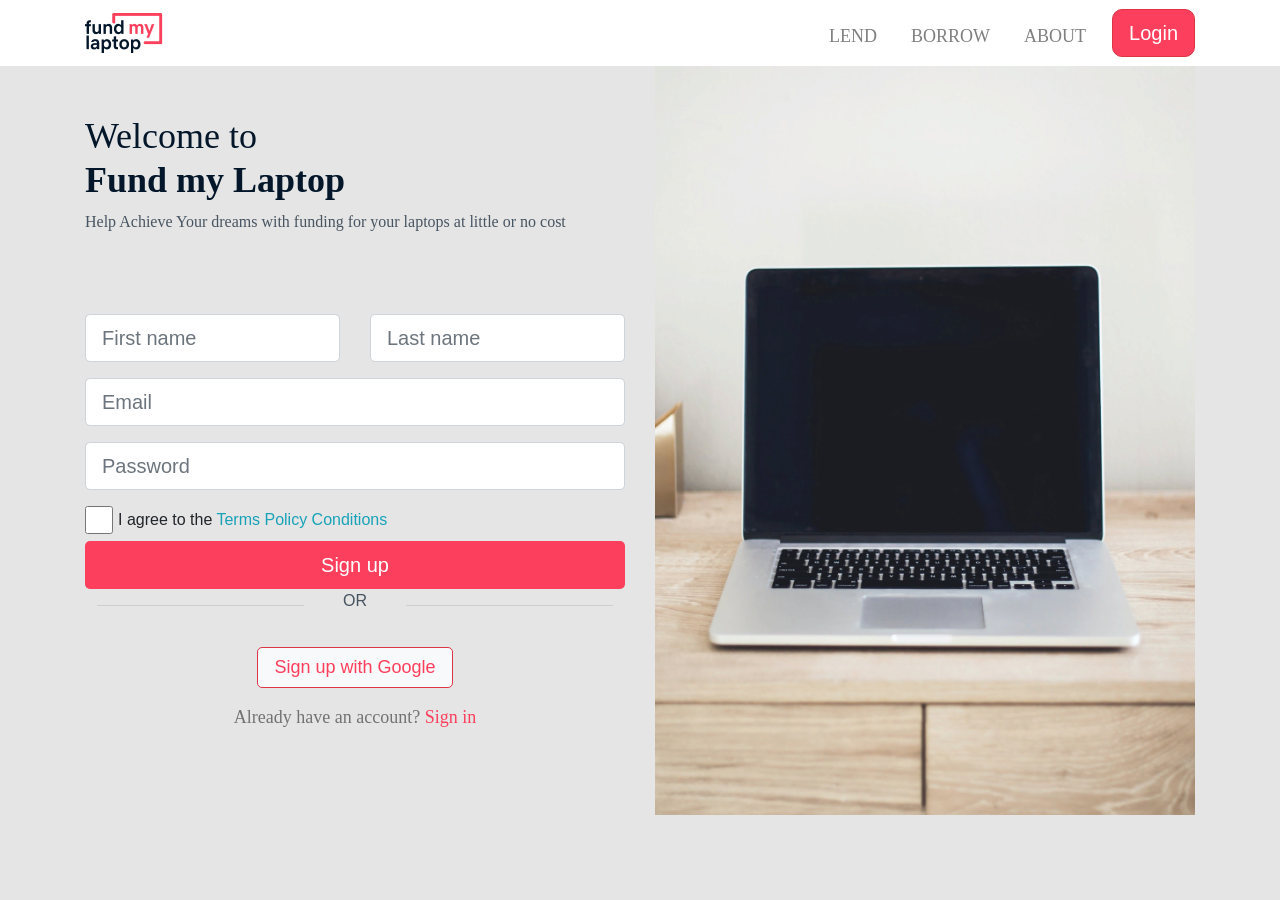
==== index.html @ 8ae44faf "fix: bug -navlinks shrink" ====
<!DOCTYPE html>
<html>
<head>
	<title>SignUp</title>
<!-- Required meta tags -->
    <meta charset="utf-8">
    <meta name="viewport" content="width=device-width, initial-scale=1, shrink-to-fit=no">

<!-- Bootstrap CSS -->
    <link rel="stylesheet" href="https://stackpath.bootstrapcdn.com/bootstrap/4.3.1/css/bootstrap.min.css" integrity="sha384-ggOyR0iXCbMQv3Xipma34MD+dH/1fQ784/j6cY/iJTQUOhcWr7x9JvoRxT2MZw1T" crossorigin="anonymous">
	<link rel="stylesheet" type="text/css" href="signUp.css">
</head>
<body>
		<!-- navbar goes in here -->
		<nav class="navbar navbar-expand-lg navbar-light">
			<div class="container">
			        <a class="navbar-brand" href="#"><img src="img/logo.png" alt=""></a>
			        <button class="navbar-toggler" type="button" data-toggle="collapse" data-target="#navbarNav" aria-controls="navbarNav" aria-expanded="false" aria-label="Toggle navigation">
			          <span class="navbar-toggler-icon"></span>
			        </button>
			        <div class="collapse navbar-collapse" id="navbarNav">
			          <ul class="navbar-nav mL-auto mt-2 mt-lg-0 ml-auto">
			            <li class="nav-item">
			              <a class="nav-link" href="#" id="lend">LEND</a>
			            </li>
			            <li class="nav-item">
			              <a class="nav-link" href="#" id="borrow">BORROW</a>
			            </li>
			            <li class="nav-item">
			              <a class="nav-link" href="#" id="about">ABOUT</a>
			            </li>
			            <li class="nav-item">
			            <button type="button" class="btn btn-lg btn-outline-danger cstm-btn" id="Login">Login</button>
			          </ul>
			        </div>
			    </div>
	</nav>
		<!-- navbar ends here -->


		<!-- main content goes in here -->
	<main id="main" class="main-wrapper">
		<div class="container">
		    <div class="row flex-row-reverse">
			    <div class="col-sm-12 col-md-12 col-lg-6">
					<img class="signUp-img img-fluid" src="img/signUp-img.png">
			    </div>
			    <div class="col-sm-12 col-md-12 col-lg-6">
					   <div class="signUp-area">
					     <h1>Welcome to <br> <strong>Fund my Laptop</strong></h1>
							<p><small>Help Achieve Your dreams with funding for your laptops at little or no cost</small></p>
							</div>
							<form>
							  <div class="form-group row">
							    <div class="col-sm-12 col-md-6 col-lg-6 user-name">
							      <input type="text" class="form-control form-control-lg" placeholder="First name">
							    </div>
							    <div class="col-sm-12 col-md-6 col-lg-6">
							      <input type="text" class="form-control form-control-lg" placeholder="Last name">
							    </div>
							  </div>
							  <div class="form-group row">
							    <div class="col">
							    	<input type="email" class="form-control form-control-lg" id="email" placeholder="Email">
							    </div>
							  </div>
							  <div class="form-group row">
							  	<div class="col">
							      <input type="password" class="form-control form-control-lg" id="password" placeholder="Password">
							      </div>
							    </div>
								<div class="form-check form-check-inline">
								  <input class="form-check-input form-check-lg" type="checkbox" id="checkBox" value="">
								  <label class="form-check-label" for="TermsPolicyConditions">I agree to the <span class="text-info">Terms Policy Conditions</span></label>
								</div>
								<button id="submit" type="submit" class="btn btn-lg btn-block cstm-btn" style="border-radius: 5px;">Sign up</button>
							</form>
							<div class="row justify-content-around">
								<div class="col-5"><hr></div>
								<p class="" style="color: rgba(4, 23, 42, 0.7);">OR</p>
								<div class="col-5"><hr></div>
							</div>
							<div class="row justify-content-center">	
								<button id="signUpwithGoogle" type="submit" class="btn btn-lg btn-light btn-outline-danger lst-btn"><span></span> Sign up with Google</button>
							</div>
								<p class="lst-p">Already have an account? <span class="sign-in" style="color:#FB3F5C;">Sign in</span></p>
			      </div>
		    </div>
		</div>
	</main>


		<!-- footer goes in here -->
	<footer>
	</footer>
</body>
</html>


	<!-- 	<
 -->
---- signUp.css ----
@import url ("https://fonts.googleapis.com/css2?family=DM+Sans:wght@500&display=swap" rel="stylesheet");

*{
	margin: 0;
	box-sizing: border-box;
}

html {
	scroll-behavior: smooth;
}

body {
	background-color: #E5E5E5;
}

.navbar {
	background: #ffffff;
}

.nav-link{
	font-family: 'DM Sans';
	font-style: normal;
	font-weight: 500;
	color: #04172A;
	font-size: 18px;
	line-height: 21px;
	margin-top: 0.5em;
	margin-right: 1em;
}

.cstm-btn {
	color: #ffffff;	
	background: #FB3F5C;
	border-radius: 10px;
}

h1 {
	font-family: 'DM Sans';
	font-style: normal;
	font-weight: normal;
	font-size: 36px;
	line-height: 44px;
	color: #04172A;
}

small {
	font-family: DM Sans;
	font-style: normal;
	font-weight: normal;
	font-size: 16px;
	line-height: 21px;
	color: rgba(4, 23, 42, 0.7);
}

.signUp-area {
	margin-top: 3em;
	margin-bottom: 5em;
}

.signUp-img {
	width: 614px;
	height: 749px;
	max-width: 100%;
}

.form-check-lg {
	height: 28px;
	width: 28px;
}

.lst-btn {
	 border-radius: 5px; 
	 color: #FB3F5C; 
	 font-size: 18px; 
	 line-height: 23px;
	 margin-top: 1em;
}

.lst-p {
	font-family: DM Sans;
	font-style: normal;
	font-weight: normal;
	font-size: 18px;
	line-height: 23px;
	color: rgba(0, 0, 0, 0.5);
	margin-top: 1em;
	text-align: center;
}

@media (max-width: 578px){
.signUp-img {
	height: 360px;
}

.signUp-area {
	text-align: center;
}

.user-name {
	margin-bottom: 1em;
}

#submit {
	margin-top: 1em;
	margin-bottom: 1em;
}

}
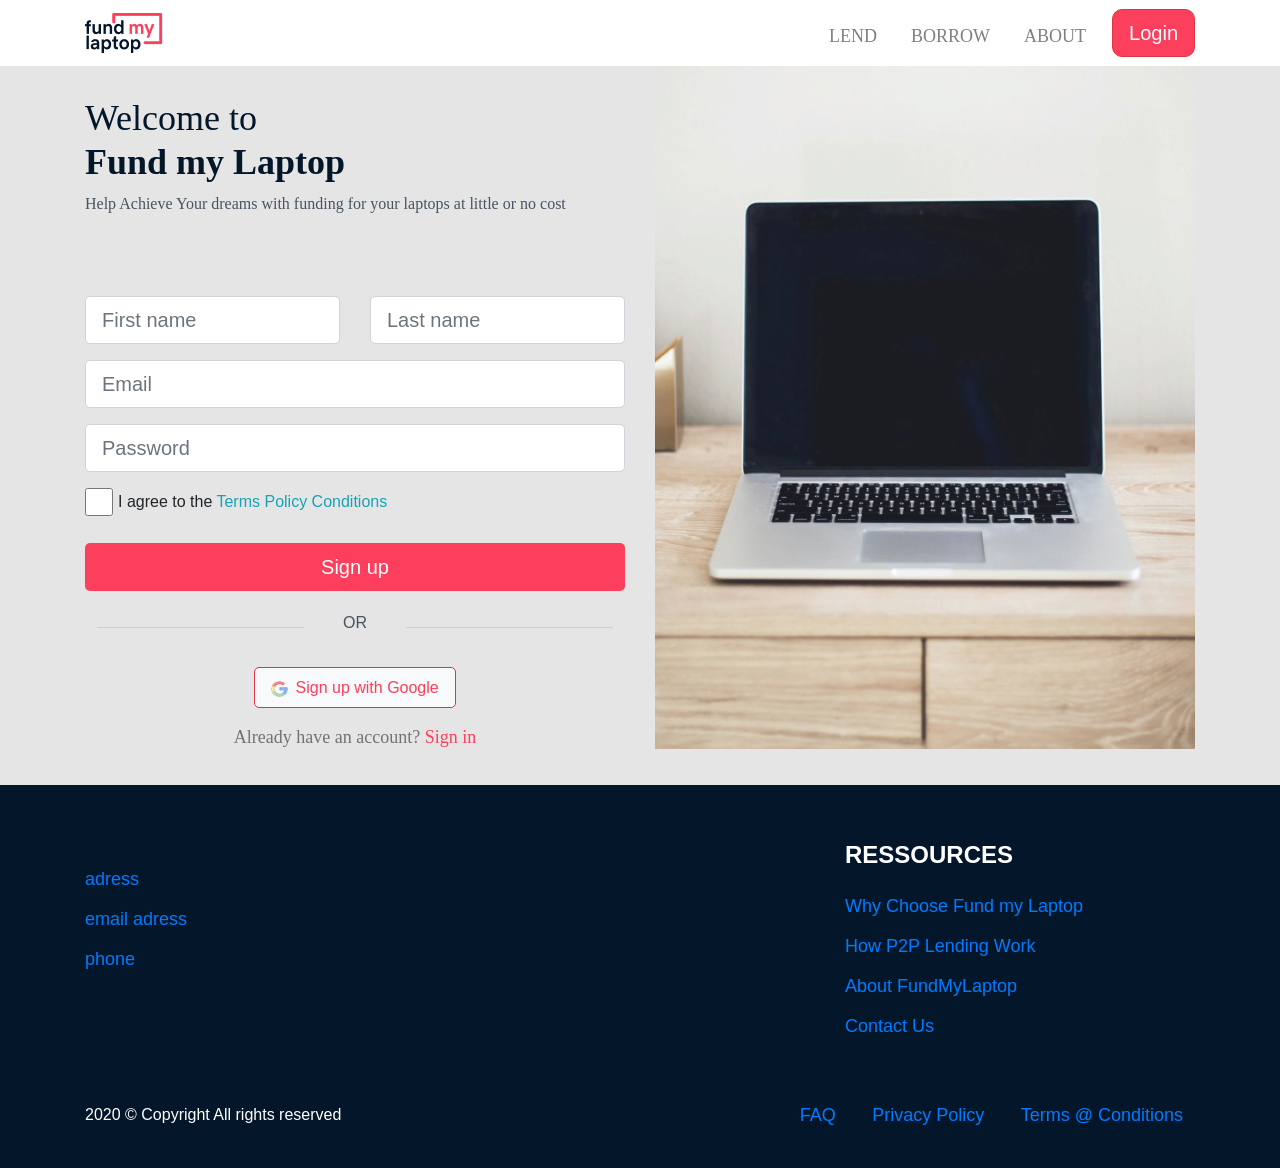
==== commit 132bf2de: "commit changes" ====
--- a/index.html
+++ b/index.html
@@ -12,7 +12,7 @@
 </head>
 <body>
 		<!-- navbar goes in here -->
-		<nav class="navbar navbar-expand-lg navbar-light">
+		<nav class="navbar navbar-expand-lg navbar-light fixed-top">
 			<div class="container">
 			        <a class="navbar-brand" href="#"><img src="img/logo.png" alt=""></a>
 			        <button class="navbar-toggler" type="button" data-toggle="collapse" data-target="#navbarNav" aria-controls="navbarNav" aria-expanded="false" aria-label="Toggle navigation">
@@ -81,7 +81,7 @@
 								<div class="col-5"><hr></div>
 							</div>
 							<div class="row justify-content-center">	
-								<button id="signUpwithGoogle" type="submit" class="btn btn-lg btn-light btn-outline-danger lst-btn"><span></span> Sign up with Google</button>
+								<button id="signUpwithGoogle" type="submit" class="btn btn-lg btn-light btn-outline-danger lst-btn"><span><img class="google-logo" src="img/google-logo.png"></span>Sign up with Google</button>
 							</div>
 								<p class="lst-p">Already have an account? <span class="sign-in" style="color:#FB3F5C;">Sign in</span></p>
 			      </div>
@@ -90,9 +90,93 @@
 	</main>
 
 
-		<!-- footer goes in here -->
-	<footer>
-	</footer>
+   <!-- footer goes in here -->
+<footer class="page-footer  pt-4">
+
+  <!-- Footer Links -->
+  <div class="container text-center text-md-left ">
+
+    <!-- Footer links -->
+    <div class="row text-center text-md-left mt-3 pb-3  justify-content-between">
+
+      <!-- Grid column -->
+      <div class="col-md-3   mt-3">
+          <img  class="mb-4 img-fluid" src="/img/footer-logo.png" alt="">
+          <a href=""><p>adress</p></a>
+          <a href=""><p>email adress</p></a>
+          <a href=""><p>phone</p></a>
+          <p>  <a href=""><i class="fab fa-facebook mr-3"></i></a> 
+            <a href=""> <i class="fab fa-instagram mx-3"></i></a> 
+            <a href=""><i class="fab fa-twitter mx-3"></i></a>
+        </p>
+      </div>
+      <!-- Grid column -->
+
+ 
+      
+      <div class="col-lg-4 col-md-5 mt-3  ">
+        <h4 class="text-uppercase mb-4 font-weight-bold">ressources</h4>
+        <a href=""><p>Why Choose Fund my Laptop</p></a>
+        <a href=""><p>How P2P Lending Work</p></a>
+        <a href=""><p>About FundMyLaptop</p></a>
+        <a href=""><p>Contact Us</p></a>
+      </div>
+      <!-- Grid column -->
+
+    </div>
+    <!-- Footer links -->
+
+    <hr>
+
+    <!-- Grid row -->
+    <div class="row d-flex align-items-center pb-4">
+
+      <!-- Grid column -->
+      <div class="col-lg-6 ">
+
+        <!--Copyright-->
+        <p class="text-center text-lg-left">2020 © Copyright All rights reserved
+        </p>
+
+      </div>
+      <!-- Grid column -->
+
+      <!-- Grid column -->
+      <div class="col-lg-6  ml-lg-0">
+
+        <!-- Social buttons -->
+        <div class="text-center text-lg-right">
+          <ul class="list-unstyled list-inline">
+            <li class="list-inline-item">
+              <a  href="" class="btn-floating btn-sm rgba-white-slight mx-1">
+                  FAQ
+              </a>
+            </li>
+            <li class="list-inline-item">
+              <a href="" class="btn-floating btn-sm rgba-white-slight mx-1">
+                  Privacy Policy
+              </a>
+            </li>
+        
+            <li  class="list-inline-item">
+              <a href="" class="btn-floating btn-sm rgba-white-slight mx-1">
+                  Terms @ Conditions
+              </a>
+            </li>
+          </ul>
+        </div>
+
+      </div>
+      <!-- Grid column -->
+
+    </div>
+    <!-- Grid row -->
+
+  </div>
+  <!-- Footer Links -->
+
+</footer>
+<!-- Footer -->
 </body>
 </html>
 
--- a/signUp.css
+++ b/signUp.css
@@ -35,6 +35,7 @@
 	border-radius: 10px;
 }
 
+
 h1 {
 	font-family: 'DM Sans';
 	font-style: normal;
@@ -54,7 +55,7 @@
 }
 
 .signUp-area {
-	margin-top: 3em;
+	margin-top: 6em;
 	margin-bottom: 5em;
 }
 
@@ -62,6 +63,11 @@
 	width: 614px;
 	height: 749px;
 	max-width: 100%;
+}
+
+#submit {
+	margin-top: 1em;
+	margin-bottom: 1em;
 }
 
 .form-check-lg {
@@ -72,9 +78,15 @@
 .lst-btn {
 	 border-radius: 5px; 
 	 color: #FB3F5C; 
-	 font-size: 18px; 
+	 font-size: 16px; 
 	 line-height: 23px;
 	 margin-top: 1em;
+}
+
+.google-logo {
+	height: 8.31; 
+	width: 16.26px;
+	margin-right: 0.5em;
 }
 
 .lst-p {
@@ -85,12 +97,65 @@
 	line-height: 23px;
 	color: rgba(0, 0, 0, 0.5);
 	margin-top: 1em;
+	margin-bottom: 2em;
 	text-align: center;
+}
+
+/* Footer  */
+.news-letter{
+    background: url(/img/newsLetter.png) center  no-repeat;
+    background-size: cover;
+    min-height: 578px;
+}
+.news-letter-text>p{
+    font-size: 24px;
+    line-height: 35px;
+    color: white;
+    width: 75%;
+}
+#subscribe-input{
+    width: 100%;
+    height: 80px;
+    border: 3px solid rgba(255, 255, 255, 0.7);
+    border-radius: 5px;
+    background: transparent;
+    padding-top: 1rem;
+    padding-bottom: 1rem;
+    padding-left: 2rem;
+    color: white;
+    font-size: 32px;
+    line-height: 42px
+}
+#subscribe-input::placeholder{
+    font-weight: 500;
+    font-size: 32px;
+    line-height: 42px;
+    color: rgba(255, 255, 255, 0.5);
+ 
+}
+.subscribe-btn{
+    width: 100%;
+    height: 80px;
+    background: #FB3F5C;
+    border-radius: 5px;
+    font-weight: 500;
+    font-size: 32px;
+    line-height: 42px;
+    color: white;
+
+}
+.page-footer{
+    background: #04172A;
+    color: white;
+}
+.page-footer a{
+    font-size: 18px;
+    line-height: 24px;
 }
 
 @media (max-width: 578px){
 .signUp-img {
-	height: 360px;
+	height: 380px;
 }
 
 .signUp-area {
@@ -106,4 +171,26 @@
 	margin-bottom: 1em;
 }
 
-}+.news-letter-text > p {
+    font-size: 12px;
+    line-height: 147.7%;
+    text-align: center;
+    width: 90%;
+    }
+
+}
+
+@media only screen and (max-width:770px){
+    .subscribe-btn , #subscribe-input {
+        height: 48px;
+        font-weight: 500;
+        font-size: 16px;
+        line-height: 21px;
+ 
+    }
+    #subscribe-input::placeholder{
+        font-size: 12px;
+        line-height: 16px;
+    }
+  
+ }
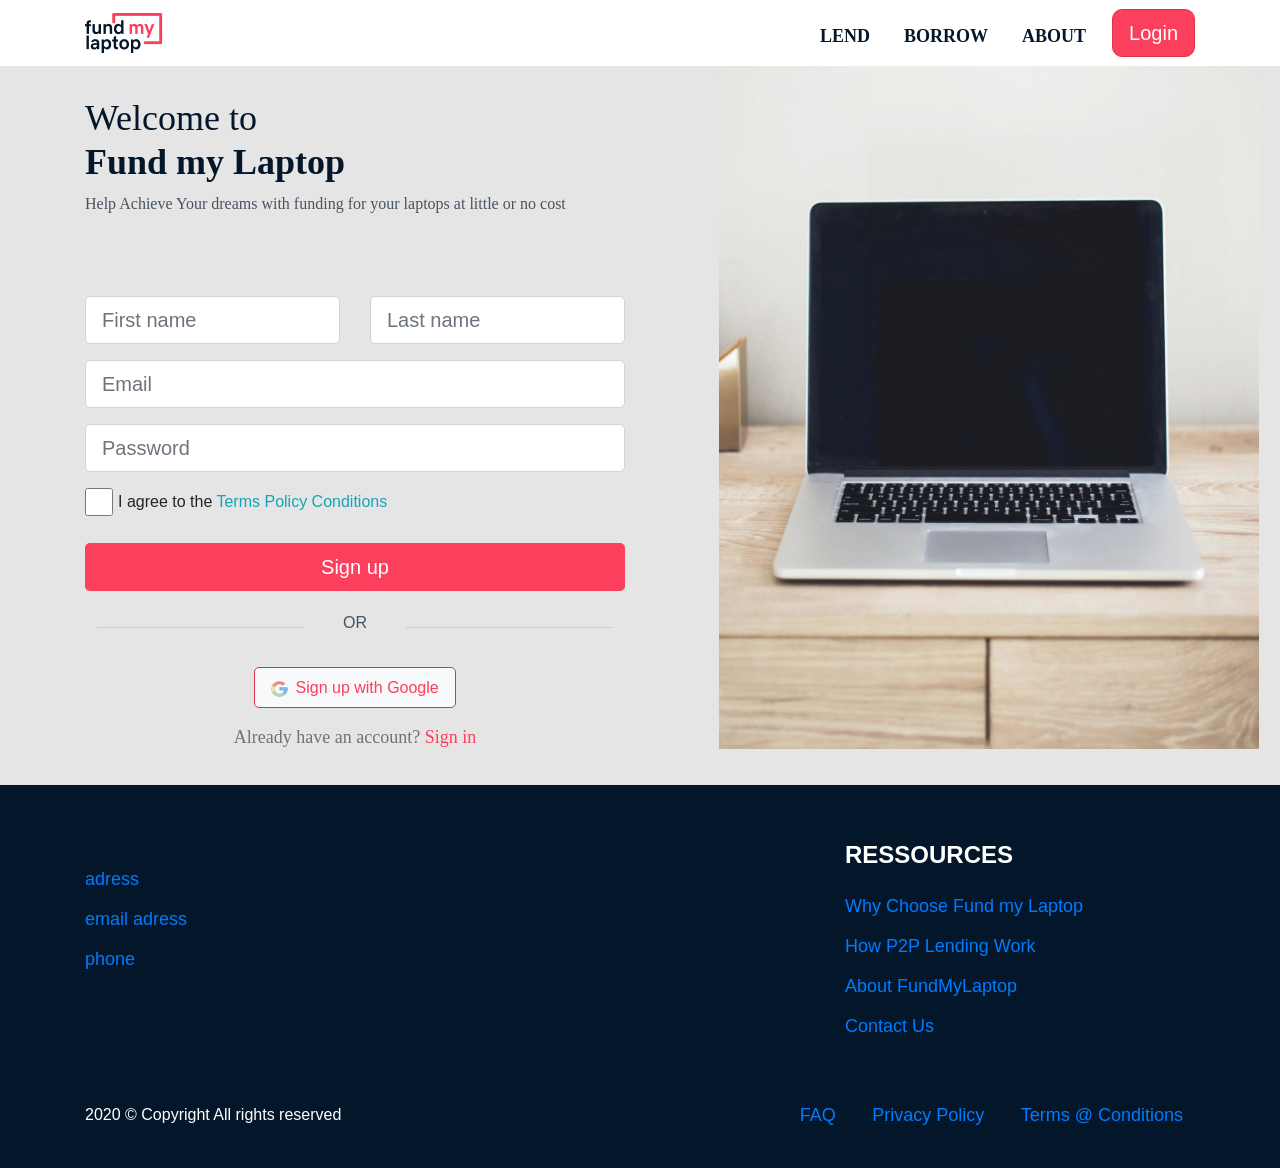
==== commit 7227de98: "fix: nav-link fonts" ====
--- a/index.html
+++ b/index.html
@@ -12,7 +12,7 @@
 </head>
 <body>
 		<!-- navbar goes in here -->
-		<nav class="navbar navbar-expand-lg navbar-light fixed-top">
+		<nav class="navbar navbar-expand-lg fixed-top">
 			<div class="container">
 			        <a class="navbar-brand" href="#"><img src="img/logo.png" alt=""></a>
 			        <button class="navbar-toggler" type="button" data-toggle="collapse" data-target="#navbarNav" aria-controls="navbarNav" aria-expanded="false" aria-label="Toggle navigation">
@@ -21,13 +21,13 @@
 			        <div class="collapse navbar-collapse" id="navbarNav">
 			          <ul class="navbar-nav mL-auto mt-2 mt-lg-0 ml-auto">
 			            <li class="nav-item">
-			              <a class="nav-link" href="#" id="lend">LEND</a>
+			              <a class="nav-link font-weight-bold" href="#" id="lend">LEND</a>
 			            </li>
 			            <li class="nav-item">
-			              <a class="nav-link" href="#" id="borrow">BORROW</a>
+			              <a class="nav-link font-weight-bold" href="#" id="borrow">BORROW</a>
 			            </li>
 			            <li class="nav-item">
-			              <a class="nav-link" href="#" id="about">ABOUT</a>
+			              <a class="nav-link font-weight-bold" href="#" id="about">ABOUT</a>
 			            </li>
 			            <li class="nav-item">
 			            <button type="button" class="btn btn-lg btn-outline-danger cstm-btn" id="Login">Login</button>
--- a/signUp.css
+++ b/signUp.css
@@ -63,6 +63,7 @@
 	width: 614px;
 	height: 749px;
 	max-width: 100%;
+	margin-left: 4em;
 }
 
 #submit {
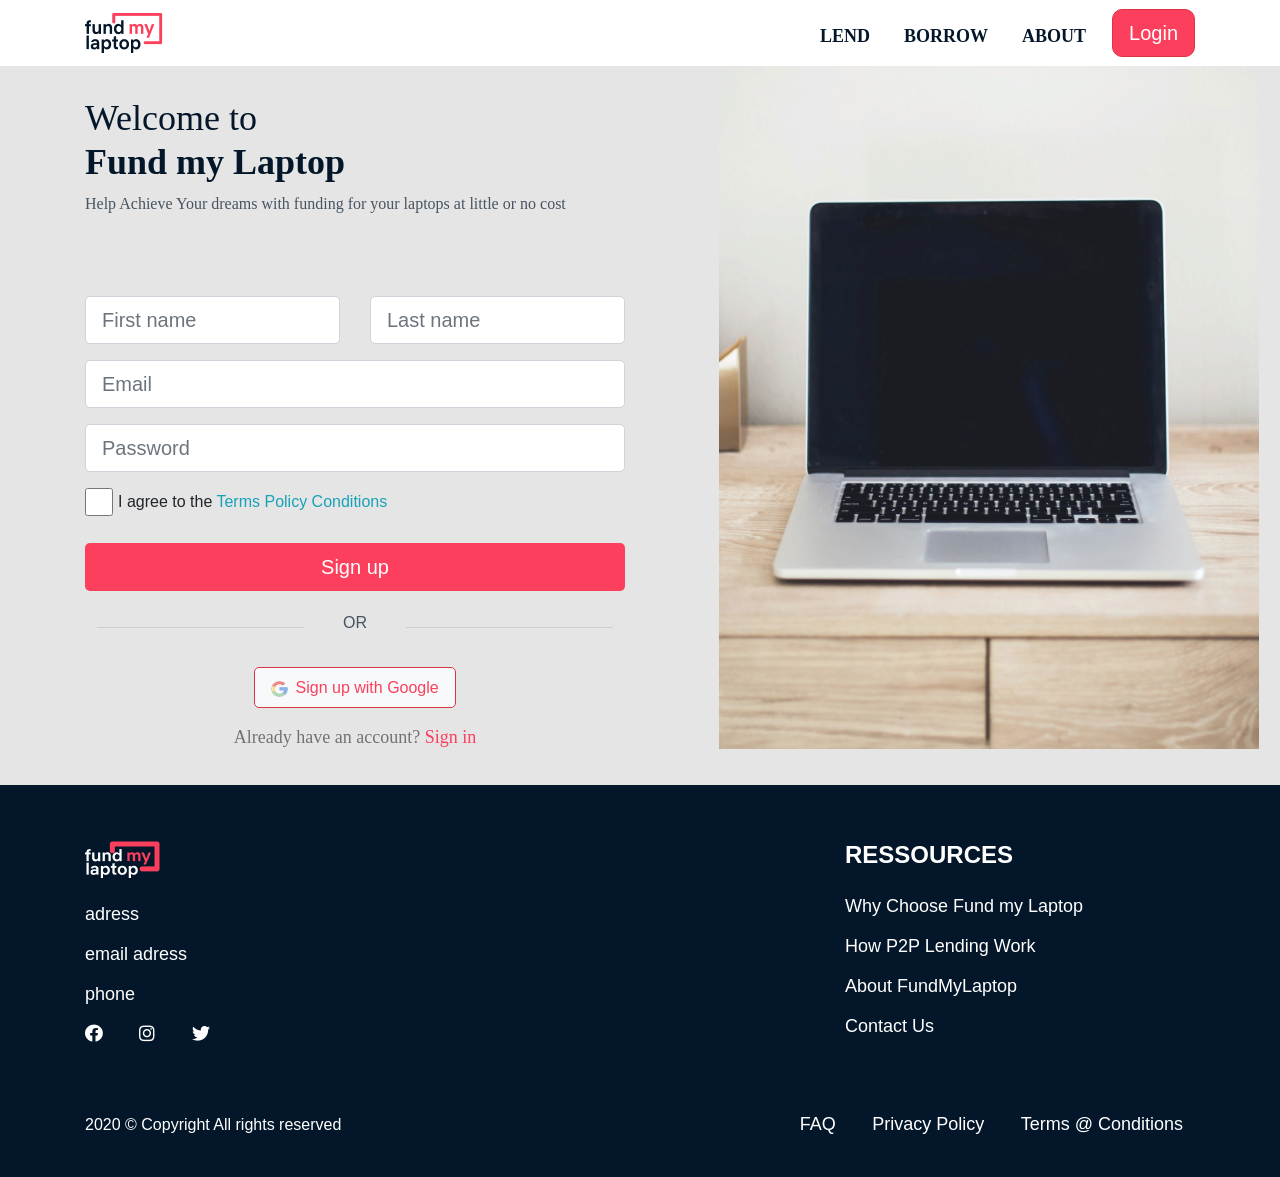
==== commit 5c69cf80: "fix: footer-scope" ====
--- a/index.html
+++ b/index.html
@@ -8,6 +8,8 @@
 
 <!-- Bootstrap CSS -->
     <link rel="stylesheet" href="https://stackpath.bootstrapcdn.com/bootstrap/4.3.1/css/bootstrap.min.css" integrity="sha384-ggOyR0iXCbMQv3Xipma34MD+dH/1fQ784/j6cY/iJTQUOhcWr7x9JvoRxT2MZw1T" crossorigin="anonymous">
+   <link rel="stylesheet" href="https://cdnjs.cloudflare.com/ajax/libs/font-awesome/4.7.0/css/font-awesome.css">
+   <link rel="stylesheet" href="https://cdnjs.cloudflare.com/ajax/libs/font-awesome/5.13.1/css/all.min.css">
 	<link rel="stylesheet" type="text/css" href="signUp.css">
 </head>
 <body>
@@ -101,7 +103,7 @@
 
       <!-- Grid column -->
       <div class="col-md-3   mt-3">
-          <img  class="mb-4 img-fluid" src="/img/footer-logo.png" alt="">
+          <img  class="mb-4 img-fluid" src="img/footer-logo.png" alt="">
           <a href=""><p>adress</p></a>
           <a href=""><p>email adress</p></a>
           <a href=""><p>phone</p></a>
--- a/signUp.css
+++ b/signUp.css
@@ -152,6 +152,7 @@
 .page-footer a{
     font-size: 18px;
     line-height: 24px;
+    color: white;
 }
 
 @media (max-width: 578px){
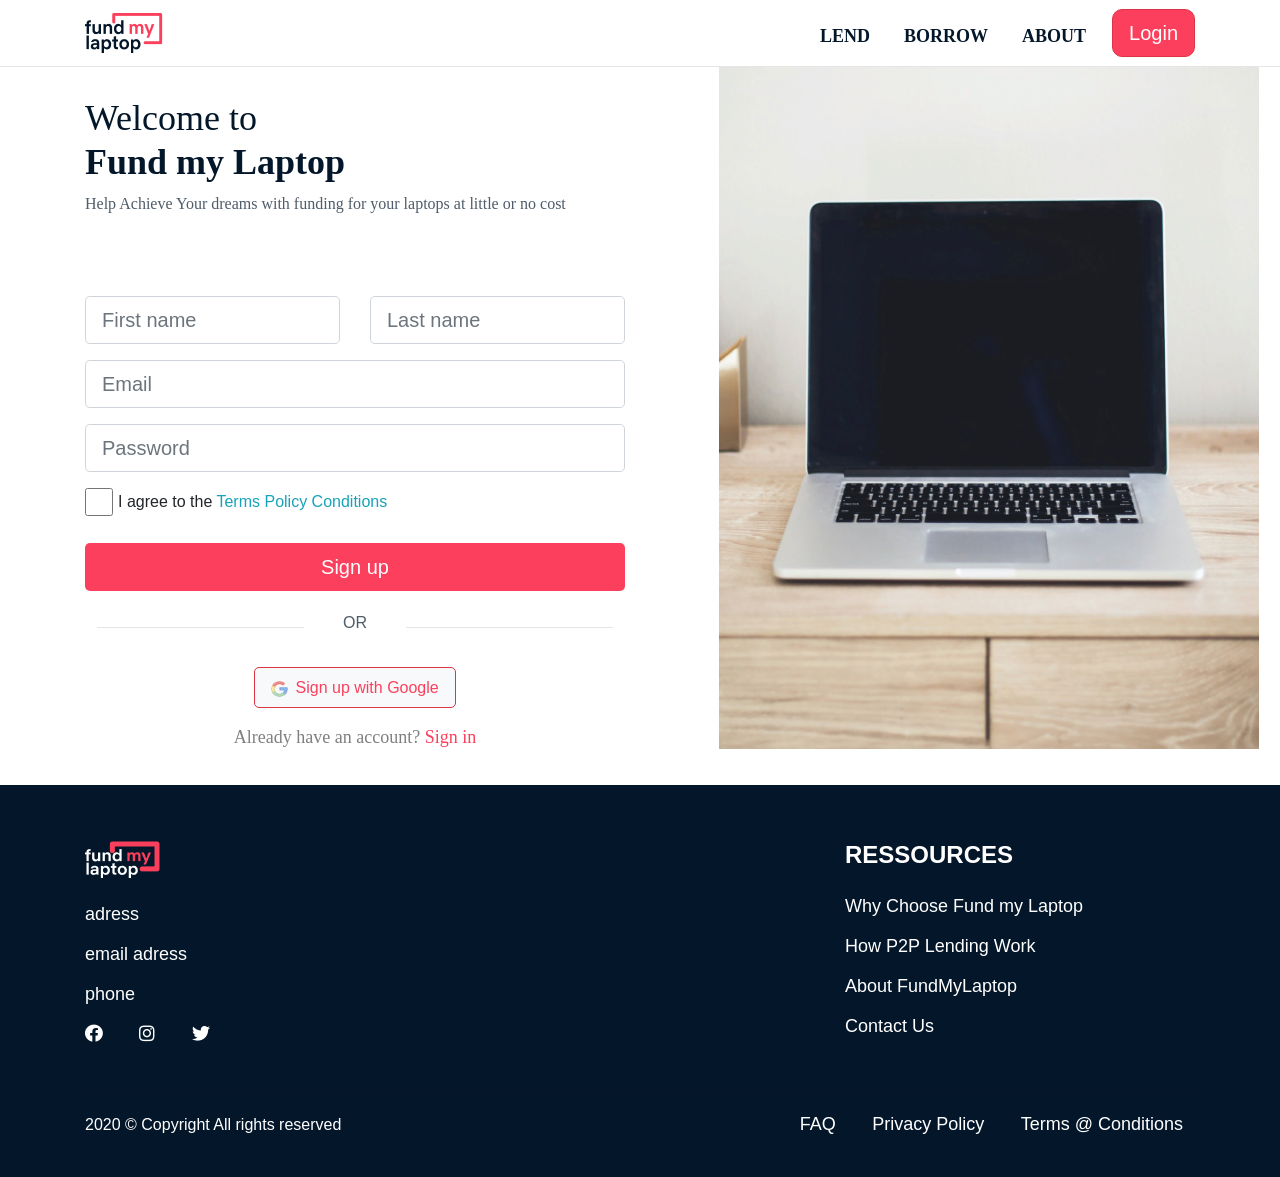
==== commit 56d72f01: "commit" ====
--- a/index.html
+++ b/index.html
@@ -17,7 +17,7 @@
 		<nav class="navbar navbar-expand-lg fixed-top">
 			<div class="container">
 			        <a class="navbar-brand" href="#"><img src="img/logo.png" alt=""></a>
-			        <button class="navbar-toggler" type="button" data-toggle="collapse" data-target="#navbarNav" aria-controls="navbarNav" aria-expanded="false" aria-label="Toggle navigation">
+			        <button class="navbar-toggler navbar-light" type="button" data-toggle="collapse" data-target="#navbarNav" aria-controls="navbarNav" aria-expanded="false" aria-label="Toggle navigation">
 			          <span class="navbar-toggler-icon"></span>
 			        </button>
 			        <div class="collapse navbar-collapse" id="navbarNav">
@@ -44,10 +44,10 @@
 	<main id="main" class="main-wrapper">
 		<div class="container">
 		    <div class="row flex-row-reverse">
-			    <div class="col-sm-12 col-md-12 col-lg-6">
+			    <div class="col-sm-12 col-md-6 col-lg-6">
 					<img class="signUp-img img-fluid" src="img/signUp-img.png">
 			    </div>
-			    <div class="col-sm-12 col-md-12 col-lg-6">
+			    <div class="col-sm-12 col-md-6 col-lg-6">
 					   <div class="signUp-area">
 					     <h1>Welcome to <br> <strong>Fund my Laptop</strong></h1>
 							<p><small>Help Achieve Your dreams with funding for your laptops at little or no cost</small></p>
--- a/signUp.css
+++ b/signUp.css
@@ -11,11 +11,12 @@
 }
 
 body {
-	background-color: #E5E5E5;
+	background-color: #FFFFFF;
 }
 
 .navbar {
 	background: #ffffff;
+	border-bottom: 1px solid #E5E5E5;
 }
 
 .nav-link{
@@ -84,8 +85,7 @@
 	 margin-top: 1em;
 }
 
-.google-logo {
-	height: 8.31; 
+.google-logo { 
 	width: 16.26px;
 	margin-right: 0.5em;
 }
@@ -156,9 +156,6 @@
 }
 
 @media (max-width: 578px){
-.signUp-img {
-	height: 380px;
-}
 
 .signUp-area {
 	text-align: center;
@@ -194,5 +191,12 @@
         font-size: 12px;
         line-height: 16px;
     }
+    .signUp-img {
+	height: auto;
+	margin-left: 0;
+	}
+    .signUp-area {
+	text-align: center;
+}
   
- }+ }
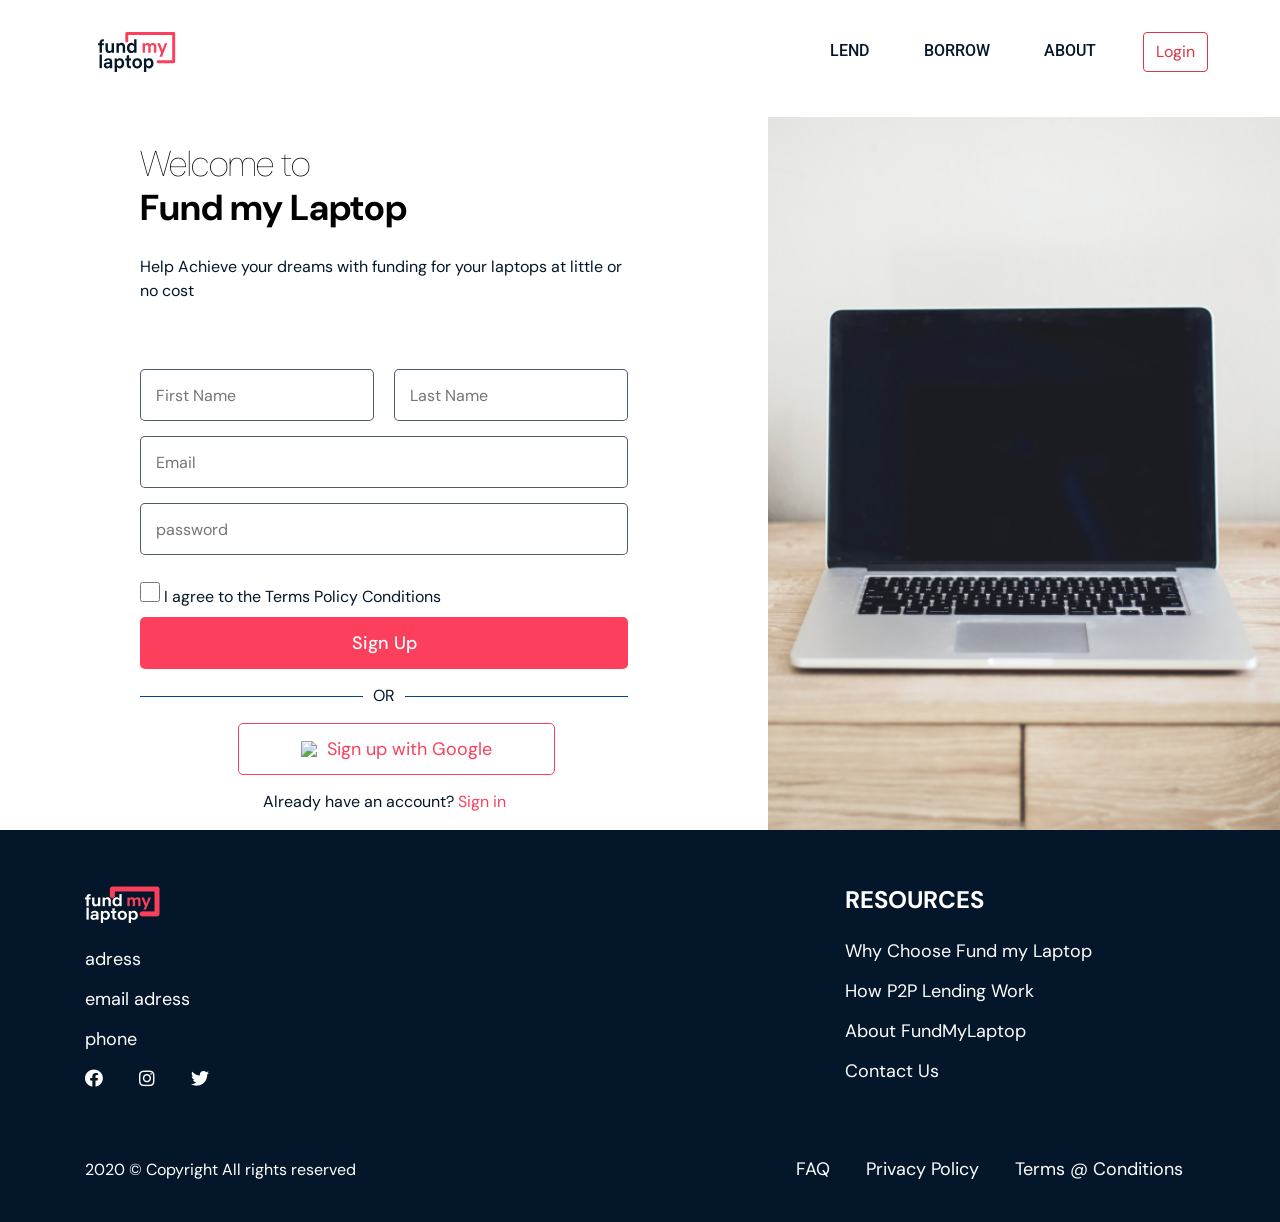
==== commit 0d9c4e6d: "fixes" ====
--- a/index.html
+++ b/index.html
@@ -4,92 +4,96 @@
 	<title>SignUp</title>
 <!-- Required meta tags -->
     <meta charset="utf-8">
-    <meta name="viewport" content="width=device-width, initial-scale=1, shrink-to-fit=no">
+    <meta name="viewport" content="width=device-width, initial-scale=1.0">
 
-<!-- Bootstrap CSS -->
-    <link rel="stylesheet" href="https://stackpath.bootstrapcdn.com/bootstrap/4.3.1/css/bootstrap.min.css" integrity="sha384-ggOyR0iXCbMQv3Xipma34MD+dH/1fQ784/j6cY/iJTQUOhcWr7x9JvoRxT2MZw1T" crossorigin="anonymous">
+<!-- Links -->
+    <link href="https://fonts.googleapis.com/css2?family=DM+Sans:wght@400;500;700&display=swap" rel="stylesheet">
+    <!-- <link rel="stylesheet" href="https://stackpath.bootstrapcdn.com/bootstrap/4.3.1/css/bootstrap.min.css" integrity="sha384-ggOyR0iXCbMQv3Xipma34MD+dH/1fQ784/j6cY/iJTQUOhcWr7x9JvoRxT2MZw1T" crossorigin="anonymous"> -->
+    <link rel="stylesheet" href="./styles/bootstrap-css/bootstrap.css">
+	<link rel="stylesheet" href="./styles/custom-css/footer.css">
+	<link rel="stylesheet" href="./styles/custom-css/nav.css">	
+	<link rel="stylesheet" href="./styles/custom-css/FML_LandingPage.css">
    <link rel="stylesheet" href="https://cdnjs.cloudflare.com/ajax/libs/font-awesome/4.7.0/css/font-awesome.css">
    <link rel="stylesheet" href="https://cdnjs.cloudflare.com/ajax/libs/font-awesome/5.13.1/css/all.min.css">
-	<link rel="stylesheet" type="text/css" href="signUp.css">
+	<link rel="stylesheet" type="text/css" href="./styles/custom-css/sign-Up.css">
 </head>
 <body>
 		<!-- navbar goes in here -->
-		<nav class="navbar navbar-expand-lg fixed-top">
-			<div class="container">
-			        <a class="navbar-brand" href="#"><img src="img/logo.png" alt=""></a>
-			        <button class="navbar-toggler navbar-light" type="button" data-toggle="collapse" data-target="#navbarNav" aria-controls="navbarNav" aria-expanded="false" aria-label="Toggle navigation">
-			          <span class="navbar-toggler-icon"></span>
-			        </button>
-			        <div class="collapse navbar-collapse" id="navbarNav">
-			          <ul class="navbar-nav mL-auto mt-2 mt-lg-0 ml-auto">
-			            <li class="nav-item">
-			              <a class="nav-link font-weight-bold" href="#" id="lend">LEND</a>
-			            </li>
-			            <li class="nav-item">
-			              <a class="nav-link font-weight-bold" href="#" id="borrow">BORROW</a>
-			            </li>
-			            <li class="nav-item">
-			              <a class="nav-link font-weight-bold" href="#" id="about">ABOUT</a>
-			            </li>
-			            <li class="nav-item">
-			            <button type="button" class="btn btn-lg btn-outline-danger cstm-btn" id="Login">Login</button>
+	<div class="container-fluid p-lg-0 mt-3">
+		<nav class="navbar navbar-expand-lg navbar-light  fixed-top py-3"
+        style="background-color: white;">
+           <div class="container mt-3 d-flex "  >
+            <svg width="78" height="40" viewBox="0 0 78 40" fill="none" xmlns="http://www.w3.org/2000/svg">
+                <path opacity="0.997" fill-rule="evenodd" clip-rule="evenodd" d="M28.7716 0C28.3833 4.32261e-05 28.011 0.154566 27.7365 0.429582C27.4619 0.704598 27.3077 1.07759 27.3076 1.46652V9.03009C27.3076 9.41903 27.4619 9.79204 27.7364 10.0671C28.011 10.3421 28.3833 10.4966 28.7716 10.4966C29.1598 10.4966 29.5322 10.3421 29.8068 10.0671C30.0813 9.79204 30.2355 9.41903 30.2355 9.03009V2.93304H74.2329V28.2442H60.1002C59.7119 28.2442 59.3395 28.3987 59.065 28.6737C58.7905 28.9487 58.6362 29.3217 58.6362 29.7107C58.6362 30.0996 58.7905 30.4726 59.065 30.7477C59.3395 31.0227 59.7119 31.1772 60.1002 31.1772H75.6969C76.0851 31.1772 76.4575 31.0226 76.732 30.7476C77.0065 30.4726 77.1608 30.0996 77.1608 29.7107V1.46652C77.1608 1.07759 77.0066 0.704598 76.732 0.429582C76.4575 0.154566 76.0851 4.36316e-05 75.6969 0H28.7716Z" fill="#FB3F5C"/>
+                <path d="M0 11.1335V13.1983H1.57397V20.8378H3.95366V13.1983H5.86492V11.1335H3.95366V10.7393C3.95366 10.3076 4.06609 9.95097 4.30968 9.68818C4.53453 9.42539 4.89055 9.294 5.34026 9.294H5.86492V7.22925H4.85308C3.8225 7.22925 3.01678 7.52957 2.43591 8.13023C1.85504 8.73088 1.57397 9.53802 1.57397 10.5704V11.1335H0Z" fill="#04172A"/>
+                <path d="M13.6313 16.8595C13.6313 17.5165 13.444 18.0421 13.0879 18.4175C12.7319 18.7929 12.2822 18.9806 11.7201 18.9806C11.1205 18.9806 10.652 18.7929 10.3335 18.3987C10.0149 18.0045 9.86505 17.4977 9.86505 16.8595V11.1345H7.48535V17.1411C7.48535 18.3236 7.78516 19.2809 8.4035 20.013C9.00311 20.7638 9.88378 21.1204 11.008 21.1204C11.5702 21.1204 12.0948 21.0078 12.5633 20.7638C13.013 20.5198 13.4065 20.1631 13.725 19.7126V20.8389H16.011V11.1345H13.6313V16.8595Z" fill="#04172A"/>
+                <path d="M20.8826 15.1326C20.8826 14.4756 21.07 13.95 21.4635 13.5746C21.8383 13.1992 22.3254 12.9927 22.8876 12.9927C23.5059 12.9927 23.9744 13.1992 24.2742 13.5934C24.574 13.9876 24.7426 14.5131 24.7426 15.1701V20.8388H27.1223V14.8135C27.1223 13.6309 26.8038 12.6736 26.2041 11.9416C25.5858 11.2283 24.7613 10.8529 23.712 10.8529C22.4566 10.8529 21.4822 11.3409 20.7889 12.2795V11.1345H18.5029V20.8388H20.8826V15.1326Z" fill="#04172A"/>
+                <path d="M33.247 21.1201C33.9028 21.1201 34.4837 20.9887 34.9896 20.7071C35.4768 20.4444 35.889 20.0502 36.2263 19.5621V20.8385H38.5123V7.22995H36.1514V12.3167C35.8141 11.8663 35.4018 11.5096 34.9147 11.2468C34.4275 10.984 33.8653 10.8526 33.247 10.8526C32.4038 10.8526 31.6543 11.0779 31.0172 11.5096C30.3801 11.9413 29.8742 12.542 29.4994 13.3116C29.1247 14.0812 28.9561 14.9634 28.9561 15.977C28.9561 16.9906 29.1247 17.8728 29.4994 18.6424C29.8742 19.4307 30.3801 20.0314 31.0172 20.4631C31.6543 20.9136 32.4038 21.1201 33.247 21.1201ZM33.8091 18.999C33.0971 18.999 32.4975 18.7362 32.0478 18.1731C31.5981 17.6288 31.3732 16.8967 31.3732 15.977C31.3732 15.0572 31.5981 14.3252 32.0478 13.7808C32.4975 13.2553 33.0971 12.9737 33.8091 12.9737C34.5212 12.9737 35.1208 13.2553 35.5705 13.7996C36.0202 14.344 36.2638 15.076 36.2638 15.977C36.2638 16.8967 36.0202 17.6288 35.5705 18.1731C35.1208 18.7362 34.5212 18.999 33.8091 18.999Z" fill="#04172A"/>
+                <path d="M44.5718 20.8698H46.9515V15.0698C46.9515 14.4316 47.1014 13.9435 47.4387 13.5681C47.7572 13.2115 48.1694 13.0238 48.6753 13.0238C49.1813 13.0238 49.5748 13.2115 49.8558 13.5681C50.1182 13.9435 50.2681 14.4316 50.2681 15.0698V20.8698H52.6478V15.0698C52.6478 14.4316 52.7977 13.9435 53.1349 13.5681C53.4722 13.2115 53.8844 13.0238 54.3904 13.0238C54.8963 13.0238 55.2898 13.2115 55.5708 13.5681C55.8332 13.9435 55.9831 14.4316 55.9831 15.0698V20.8698H58.3628V14.7694C58.3628 13.5681 58.063 12.6296 57.4821 11.9351C56.8825 11.2406 56.0955 10.8839 55.1211 10.8839C54.5215 10.8839 53.9407 11.0341 53.416 11.2969C52.8913 11.5784 52.4416 11.9726 52.1044 12.4794C51.8233 11.9914 51.4673 11.5972 51.0176 11.3157C50.5679 11.0341 50.0432 10.8839 49.4811 10.8839C48.9189 10.8839 48.4318 11.0153 47.9821 11.2406C47.5323 11.4658 47.1576 11.8037 46.8578 12.2166V11.1655H44.5718V20.8698Z" fill="#FB3F5C"/>
+                <path d="M61.4874 24.717H64.0358L69.3198 11.1647H66.7527L64.3918 18.091L61.9933 11.1647H59.2764L63.0801 20.8691L61.4874 24.717Z" fill="#FB3F5C"/>
+                <path d="M1.54834 36.1519H3.92803V22.5433H1.54834V36.1519Z" fill="#04172A"/>
+                <path d="M9.11364 36.434C9.67577 36.434 10.2192 36.3214 10.7438 36.0774C11.2685 35.8522 11.6994 35.4767 12.018 34.9512V36.1525H14.2103V30.0709C14.2103 28.7382 13.8356 27.7621 13.1235 27.1239C12.3927 26.4857 11.3996 26.1666 10.1442 26.1666C9.00121 26.1666 8.08306 26.4482 7.37103 26.9925C6.65899 27.5556 6.20929 28.2313 6.05939 29.0572H8.34539C8.42034 28.8132 8.60772 28.588 8.90753 28.4003C9.20733 28.2126 9.58208 28.1187 10.0693 28.1187C10.6127 28.1187 11.0436 28.2689 11.3809 28.5317C11.6995 28.7945 11.8681 29.2262 11.8681 29.8268V30.1835H9.90063C8.58898 30.1835 7.57715 30.465 6.86511 31.0281C6.13434 31.5913 5.77832 32.3796 5.77832 33.3745C5.77832 34.313 6.07812 35.045 6.67773 35.6081C7.27734 36.1713 8.1018 36.434 9.11364 36.434ZM9.71325 34.5195C9.22607 34.5195 8.85131 34.4256 8.55151 34.2004C8.2517 33.9751 8.1018 33.656 8.1018 33.2243C8.1018 32.8113 8.2517 32.4735 8.58898 32.2482C8.92626 32.023 9.39471 31.8916 10.0131 31.8916H11.8681V32.511C11.8681 32.9615 11.7557 33.3181 11.5308 33.6185C11.306 33.9188 11.0436 34.144 10.7063 34.2942C10.3691 34.4444 10.0505 34.5195 9.71325 34.5195Z" fill="#04172A"/>
+                <path d="M16.626 40.0004H18.9869V34.9699C19.3242 35.4392 19.7364 35.7958 20.2236 36.0586C20.7108 36.3214 21.2542 36.434 21.8913 36.434C22.7157 36.434 23.4653 36.2276 24.1023 35.7958C24.7394 35.3641 25.2453 34.7635 25.6201 33.9751C25.9948 33.2055 26.1822 32.3233 26.1822 31.3097C26.1822 30.2961 25.9948 29.4139 25.6201 28.6443C25.2453 27.8747 24.7394 27.274 24.1023 26.8236C23.4653 26.3918 22.7157 26.1666 21.8913 26.1666C21.2167 26.1666 20.6359 26.3168 20.1487 26.5795C19.6428 26.8611 19.2305 27.2365 18.912 27.7245V26.4482H16.626V40.0004ZM21.3292 34.313C20.5984 34.313 19.9988 34.0502 19.5491 33.5058C19.0994 32.9615 18.8745 32.2295 18.8745 31.3097C18.8745 30.4087 19.0994 29.6767 19.5491 29.1136C19.9988 28.5692 20.5984 28.2877 21.3292 28.2877C22.0412 28.2877 22.6221 28.5692 23.0718 29.1136C23.5215 29.6579 23.7651 30.3899 23.7651 31.3097C23.7651 32.2295 23.5215 32.9615 23.0718 33.5058C22.6221 34.0502 22.0412 34.313 21.3292 34.313Z" fill="#04172A"/>
+                <path d="M31.7913 36.2277H33.028V34.163H32.3347C31.9412 34.163 31.6414 34.0504 31.4353 33.8251C31.2104 33.5999 31.1168 33.2808 31.1168 32.8303V28.5131H33.028V26.4483H31.1168V23.1072C30.3485 23.3324 29.5615 23.4638 28.7371 23.5014V26.4483H27.1631V28.5131H28.7371V33.0931C28.7371 34.1254 28.9994 34.9138 29.524 35.4394C30.0487 35.9649 30.8169 36.2277 31.7913 36.2277Z" fill="#04172A"/>
+                <path d="M39.1788 36.434C40.1156 36.434 40.9588 36.2276 41.6896 35.7771C42.4204 35.3454 43.0013 34.7447 43.4135 33.9563C43.8257 33.1867 44.0318 32.3045 44.0318 31.2909C44.0318 30.2773 43.8257 29.3951 43.4135 28.6255C43.0013 27.8559 42.4204 27.2553 41.6896 26.8236C40.9588 26.3918 40.1156 26.1666 39.1788 26.1666C38.2231 26.1666 37.3799 26.3918 36.6492 26.8236C35.9184 27.2553 35.3563 27.8559 34.944 28.6255C34.5318 29.3951 34.3257 30.2773 34.3257 31.2909C34.3257 32.3045 34.5318 33.1867 34.944 33.9563C35.3563 34.7447 35.9184 35.3454 36.6492 35.7771C37.3799 36.2276 38.2231 36.434 39.1788 36.434ZM39.1788 34.313C38.448 34.313 37.8671 34.0502 37.4174 33.4871C36.9677 32.9427 36.7429 32.2107 36.7429 31.2909C36.7429 30.3712 36.9677 29.6391 37.4174 29.0948C37.8671 28.5692 38.448 28.2877 39.1788 28.2877C39.8908 28.2877 40.4904 28.5692 40.9401 29.0948C41.3898 29.6391 41.6147 30.3712 41.6147 31.2909C41.6147 32.2107 41.3898 32.9427 40.9401 33.4871C40.4904 34.0502 39.8908 34.313 39.1788 34.313Z" fill="#04172A"/>
+                <path d="M45.9404 40.0004H48.3014V34.9699C48.6387 35.4392 49.0509 35.7958 49.5381 36.0586C50.0253 36.3214 50.5687 36.434 51.2057 36.434C52.0302 36.434 52.7797 36.2276 53.4168 35.7958C54.0539 35.3641 54.5598 34.7635 54.9346 33.9751C55.3093 33.2055 55.4967 32.3233 55.4967 31.3097C55.4967 30.2961 55.3093 29.4139 54.9346 28.6443C54.5598 27.8747 54.0539 27.274 53.4168 26.8236C52.7797 26.3918 52.0302 26.1666 51.2057 26.1666C50.5312 26.1666 49.9503 26.3168 49.4631 26.5795C48.9572 26.8611 48.545 27.2365 48.2264 27.7245V26.4482H45.9404V40.0004ZM50.6436 34.313C49.9128 34.313 49.3132 34.0502 48.8635 33.5058C48.4138 32.9615 48.189 32.2295 48.189 31.3097C48.189 30.4087 48.4138 29.6767 48.8635 29.1136C49.3132 28.5692 49.9128 28.2877 50.6436 28.2877C51.3556 28.2877 51.9365 28.5692 52.3862 29.1136C52.8359 29.6579 53.0795 30.3899 53.0795 31.3097C53.0795 32.2295 52.8359 32.9615 52.3862 33.5058C51.9365 34.0502 51.3556 34.313 50.6436 34.313Z" fill="#04172A"/>
+            </svg>
+                
+                <button class="navbar-toggler" type="button" data-toggle="collapse" data-target="#navbarTogglerDemo02" aria-controls="navbarTogglerDemo02" aria-expanded="false" aria-label="Toggle navigation">
+                <span class="navbar-toggler-icon"></span>
+                </button>
+            <!-- Navigation List -->
+            <div class="collapse navbar-collapse custom-nav" id="navbarTogglerDemo02">
+     			          <ul class="navbar-nav mL-auto mt-2 mt-lg-0 ml-auto">
+			            <li class="nav-item mr-lg-3">
+                  <li class="nav-item mr-lg-3">
+                     <a class="nav-link" id="nav-link" href="#features">LEND</a>
+                  </li>
+
+                  <li class="nav-item mr-lg-3">
+                     <a class="nav-link" id="nav-link" href="#features">BORROW</a>
+                  </li>
+                  <li class="nav-item mr-lg-3" >
+                        <a class="nav-link"id="nav-link" href="#Services">ABOUT </a>
+                        
+                  </li>
+			            <button type="button" class="btn btn-md btn-outline-danger" id="Login">Login</button>
 			          </ul>
-			        </div>
-			    </div>
-	</nav>
+            </div>
+           </div>
+        </nav>
+	    </div>
 		<!-- navbar ends here -->
 
 
 		<!-- main content goes in here -->
-	<main id="main" class="main-wrapper">
-		<div class="container">
-		    <div class="row flex-row-reverse">
-			    <div class="col-sm-12 col-md-6 col-lg-6">
-					<img class="signUp-img img-fluid" src="img/signUp-img.png">
-			    </div>
-			    <div class="col-sm-12 col-md-6 col-lg-6">
-					   <div class="signUp-area">
-					     <h1>Welcome to <br> <strong>Fund my Laptop</strong></h1>
-							<p><small>Help Achieve Your dreams with funding for your laptops at little or no cost</small></p>
-							</div>
-							<form>
-							  <div class="form-group row">
-							    <div class="col-sm-12 col-md-6 col-lg-6 user-name">
-							      <input type="text" class="form-control form-control-lg" placeholder="First name">
-							    </div>
-							    <div class="col-sm-12 col-md-6 col-lg-6">
-							      <input type="text" class="form-control form-control-lg" placeholder="Last name">
-							    </div>
-							  </div>
-							  <div class="form-group row">
-							    <div class="col">
-							    	<input type="email" class="form-control form-control-lg" id="email" placeholder="Email">
-							    </div>
-							  </div>
-							  <div class="form-group row">
-							  	<div class="col">
-							      <input type="password" class="form-control form-control-lg" id="password" placeholder="Password">
-							      </div>
-							    </div>
-								<div class="form-check form-check-inline">
-								  <input class="form-check-input form-check-lg" type="checkbox" id="checkBox" value="">
-								  <label class="form-check-label" for="TermsPolicyConditions">I agree to the <span class="text-info">Terms Policy Conditions</span></label>
-								</div>
-								<button id="submit" type="submit" class="btn btn-lg btn-block cstm-btn" style="border-radius: 5px;">Sign up</button>
-							</form>
-							<div class="row justify-content-around">
-								<div class="col-5"><hr></div>
-								<p class="" style="color: rgba(4, 23, 42, 0.7);">OR</p>
-								<div class="col-5"><hr></div>
-							</div>
-							<div class="row justify-content-center">	
-								<button id="signUpwithGoogle" type="submit" class="btn btn-lg btn-light btn-outline-danger lst-btn"><span><img class="google-logo" src="img/google-logo.png"></span>Sign up with Google</button>
-							</div>
-								<p class="lst-p">Already have an account? <span class="sign-in" style="color:#FB3F5C;">Sign in</span></p>
-			      </div>
-		    </div>
-		</div>
-	</main>
+	<div class="bodyrow">
+		<section id="formSection">
+			<h1 class="h1style !important">Welcome to</h1>
+			<h2 class="h2style !important">Fund my Laptop</h2>
+			<p>Help Achieve your dreams with funding for your laptops at little or no cost</p>
+			<form>
+				<div class="bodyrow">
+					<input type="text" class="name" id="firstName" placeholder="First Name" required >
+					<input type="text" class="name" id="lastName" placeholder="Last Name" required >
+				</div>
+				<input type="email" id="email" placeholder="Email" required >
+				<input type ="text" id="password" placeholder="password" required >
+				<div>
+					<input class="check" type="checkbox" required >
+					<label class="terms"> I agree to the <span>Terms Policy Conditions</span></label>
+				</div>
+				<button id="submitButton">Sign Up</button>
+				<div class="separator">OR</div>
+				<a id="googleSignupButton"><img src="./img/google_logo.png" />Sign up with Google</a>
+				<p>Already have an account?<span> Sign in</span></p>
+			</form>
+		</section>
+		<section class="imageSection">
+		
+		</section>
+	</div>
+
 
 
    <!-- footer goes in here -->
@@ -103,7 +107,7 @@
 
       <!-- Grid column -->
       <div class="col-md-3   mt-3">
-          <img  class="mb-4 img-fluid" src="img/footer-logo.png" alt="">
+          <img  class="mb-4 img-fluid" src="./img/footer-logo.png" alt="">
           <a href=""><p>adress</p></a>
           <a href=""><p>email adress</p></a>
           <a href=""><p>phone</p></a>
@@ -117,7 +121,7 @@
  
       
       <div class="col-lg-4 col-md-5 mt-3  ">
-        <h4 class="text-uppercase mb-4 font-weight-bold">ressources</h4>
+        <h4 class="text-uppercase mb-4 font-weight-bold">resources</h4>
         <a href=""><p>Why Choose Fund my Laptop</p></a>
         <a href=""><p>How P2P Lending Work</p></a>
         <a href=""><p>About FundMyLaptop</p></a>
--- a/styles/custom-css/footer.css
+++ b/styles/custom-css/footer.css
@@ -0,0 +1,152 @@
+/* .footer {
+  background: #04172a;
+  color: #ffffff;
+  padding-top: 4rem;
+  padding-bottom: 4rem;
+}
+
+.footer-li {
+  display: flex;
+  justify-content: space-between;
+  padding-top: 50px;
+  padding-right: 100px;
+  padding-left: 100px;
+}
+.footer-li li {
+  color: #ffffff;
+  list-style: none;
+  margin-top: 10px;
+}
+
+.footer-li h4 {
+  color: #ffffff;
+}
+
+.footer-icons {
+  display: flex;
+  justify-content: space-between;
+  width: 15rem;
+}
+
+li.list-item {
+  margin-top: 1.5rem;
+  line-height: inherit;
+  font-size: inherit;
+}
+
+.social-item{
+  background: rgba(255, 255, 255, 0.1);
+  padding: .75rem 1rem;
+  border-radius: 100%;
+}
+.mob-hr{
+  display: none;
+}
+@media (max-width: 640px) {
+  footer{
+    display: flex;
+    justify-content: center;
+    margin: auto;
+    text-align: center;
+    padding-top: 3rem;
+    padding-bottom: 3rem;
+  }
+
+  li.list-item{
+    margin-top: .75rem;
+  }
+
+  .mob-hr{
+    display: block;
+  }
+
+  .footer-icons{
+    width: 80%;
+    margin-left: 2rem;
+    margin-right: 2rem;
+  }
+
+  .resources{
+    justify-content: center;
+  }
+} */
+.footer {
+  background: #04172a;
+  color: #ffffff;
+  padding-top: 4rem;
+  padding-bottom: 4rem;
+}
+
+.footer-li {
+  display: flex;
+  justify-content: space-between;
+  padding-top: 50px;
+  padding-right: 100px;
+  padding-left: 100px;
+}
+.footer-li li {
+  color: #ffffff;
+  list-style: none;
+  margin-top: 10px;
+}
+
+.footer-li h4 {
+  color: #ffffff;
+}
+
+.footer-icons {
+  display: flex;
+  justify-content: space-between;
+  width: 15rem;
+}
+
+li.list-item {
+  margin-top: 1.5rem;
+  line-height: inherit;
+  font-size: inherit;
+}
+
+.social-item{
+  background: rgba(255, 255, 255, 0.1);
+  padding: .75rem 1rem;
+  border-radius: 100%;
+}
+.mob-hr{
+  display: none;
+}
+@media (max-width: 640px) {
+  footer{
+    display: flex;
+    justify-content: center;
+    margin: auto;
+    text-align: center;
+    padding-top: 3rem;
+    padding-bottom: 3rem;
+  }
+
+  li.list-item{
+    margin-top: .75rem;
+  }
+
+  .mob-hr{
+    display: block;
+  }
+
+  .footer-icons{
+    width: 80%;
+    margin-left: 2rem;
+    margin-right: 2rem;
+  }
+
+  .resources{
+    justify-content: center;
+  }
+
+  .credits{
+    flex-flow: column-reverse;
+  }
+
+  .credits-list{
+    flex-flow: column;
+  }
+}
--- a/styles/custom-css/nav.css
+++ b/styles/custom-css/nav.css
@@ -0,0 +1,129 @@
+@import url("https://fonts.googleapis.com/css2?family=Roboto:wght@500&display=swap");
+.navbar {
+  background-color: #ffffff !important;
+  padding-left: 55px;
+  padding-right: 30px;
+  color: black;
+}
+.navbar-dark .navbar-toggler span {
+  width: 30px;
+  height: 2px;
+  margin: 6px auto;
+  background: black;
+  color: black;
+  transition: all 0.6s cubic-bezier(0.25, 0.1, 0.25, 1);
+}
+
+nav ul li {
+  font-family: "Roboto", sans-serif;
+  font-size: 18px;
+  color: #04172a;
+  padding-right: 1.4rem;
+  font-weight: 900 !important;
+}
+nav ul li a:hover {
+  color: #04172a;
+}
+
+nav ul li a {
+  font-weight: 500 !important;
+  color: #04172a;
+}
+.nav-btn {
+  width: 90px !important;
+  height: 50px !important;
+  border-radius: 10px;
+  background: #fb3f5c;
+  font-family: "Roboto, sans-serif";
+  font-style: normal;
+  font-weight: normal;
+  font-size: 18px;
+  border: 0;
+  outline: 0;
+  padding: 6px 24px;
+  line-height: 21px;
+}
+.menu-btn {
+  position: relative;
+  display: flex;
+  justify-content: center;
+  align-items: center;
+  width: 32px;
+  height: 80px;
+  cursor: pointer;
+  transition: all 0.5s ease-in-out;
+  /* border: 3px solid #fff; */
+}
+.menu-btn__burger {
+  width: 32px;
+  height: 6px;
+  background: black;
+  border-radius: 5px;
+
+  transition: all 0.5s ease-in-out;
+  display: none;
+}
+.menu-btn__burger::before,
+.menu-btn__burger::after {
+  content: "";
+  position: absolute;
+  width: 32px;
+  height: 6px;
+  background: black;
+  border-radius: 5px;
+
+  transition: all 0.5s ease-in-out;
+}
+.menu-btn__burger::before {
+  transform: translateY(-10px);
+}
+.menu-btn__burger::after {
+  transform: translateY(10px);
+}
+/* ANIMATION */
+.menu-btn.open .menu-btn__burger {
+  transform: translateX(-50px);
+  background: transparent;
+  box-shadow: none;
+}
+.menu-btn.open .menu-btn__burger::before {
+  transform: rotate(45deg) translate(35px, -35px);
+}
+.menu-btn.open .menu-btn__burger::after {
+  transform: rotate(-45deg) translate(35px, 35px);
+}
+
+@media (max-width: 575px) {
+  .navv {
+    display: none;
+  }
+
+  .navbar-nav {
+    display: none;}
+     
+  .navbar{
+  	padding-right: 30px;
+  }
+  
+  .navbar-nav.show {
+    display: block;
+  }
+  .menu-btn__burger {
+    display: block;
+  }
+  .navbar .navbar-toggler span {
+    background: black;
+    color: white;
+  }
+  .navbar {
+    align-items: center;
+  }
+  .navbar ul li {
+    margin-left: 120px;
+    margin-bottom: 10px;
+  }
+  .nav-btn {
+    margin-top: 20px;
+    margin-left: -10px;
+  }
+}
--- a/styles/custom-css/FML_LandingPage.css
+++ b/styles/custom-css/FML_LandingPage.css
@@ -0,0 +1,421 @@
+*{
+    box-sizing: border-box;
+}
+body{
+    margin: 0;
+    padding: 0;
+    font-family: 'DM Sans', sans-serif;
+    background-color: #E5E5E5;
+
+}
+button{
+    font-weight: 500;
+    font-size: 16px;
+    line-height: 21px;
+    border-radius: 10px;
+    height: 40px;
+    border: none;
+}
+a{
+color: white;}
+a:hover{
+    color: #FB3F5C;
+}
+h1{
+    font-style: normal;
+    font-weight: bold;
+    font-size: 72px;
+    line-height: 94px;
+    color: rgba(255, 255, 255, 0.9);
+}
+h2{
+    font-weight: bold;
+    font-size: 72px;
+    line-height: 94px;
+    color: rgba(255, 255, 255, 0.9)
+}
+h3{
+    font-weight: bold;
+    font-size: 40px;
+    line-height: 52px;
+    color: #04172A;
+}
+.form-group>label{
+    font-weight: 500;
+    font-size: 12px;
+    line-height: 16px;
+    color: rgba(51, 51, 51, 0.5);
+}
+.form-group>input{
+ height: 48px;
+}
+.form-control::placeholder{
+    font-weight: 500;
+    font-size: 16px;
+    line-height: 21px;
+    color: #BDBDBD;
+}
+
+h5{
+    font-style: normal;
+    font-weight: 500;
+    font-size: 24px;
+    line-height: 31px;
+    color: rgba(4, 23, 42, 0.9);
+}
+/* Nav Bar start here */
+#navbarDropdown, #nav-link{
+
+    font-style: normal;
+    font-weight: normal;
+    font-size: 16px;
+    line-height: 21px;
+    color: #04172A;
+}
+  /* NavBar buttons */
+    .btn-sign-in{
+        border: 1px solid #FB3F5C;
+        box-sizing: border-box;
+        width: 98px;
+        color: #FB3F5C;
+        background-color: white;
+        border-radius: 10px;
+    }
+    .btn-start{
+        background: #FB3F5C;
+        width: 177px;
+        color: #FFFFFF;
+        border-radius: 10px;
+    }
+  /* end nabars button */
+
+/* ***** Nav bar end here ***** */
+
+/* Header content start  Here */
+.jumbotron{
+    margin-top: 5.5rem;
+    background: url(/img/HeaderHero-.png) center  no-repeat;
+    background-size: cover;
+    min-height: 400px;
+
+}
+.header-text>p{
+    font-size: 24px;
+    line-height: 31px;
+    
+    color:  rgba(255, 255, 255, 0.9);
+}
+.header-form{
+    box-shadow: 0px 4px 8px rgba(251, 63, 92, 0.07);
+    border-radius: 8px;
+    }
+.btn-form{
+    width: 100%;
+    height: 48px;
+    background: #FB3F5C;
+    border-radius: 5px;
+    font-weight: 500;
+    font-size: 24px;
+    line-height: 31px;
+    color: white;
+}
+/* header content finish here */
+
+/* ******************* MAIN************ */
+
+/* **Tranding section  start*/
+.btn-view-all{
+    font-weight: 500;
+    font-size: 32px;
+    line-height: 42px;
+    color: #FB3F5C;
+    cursor: pointer;
+}
+.trending-section{
+    background-color: #E5E5E5;
+}
+.card-img-top,.card-footer:last-child {
+    border-radius: unset;
+}
+.card{
+    box-shadow: 0px 4px 24px rgba(177, 177, 177, 0.25);
+    border-radius: unset;
+}
+.card-subtitle{
+    font-weight: 500;
+    font-size: 16px;
+    line-height: 21px;
+    color: rgba(0, 0, 0, 0.5);
+}
+.progress{
+    height: 6px;
+}
+#card-progress-bar{
+    background-color: #FB3F5C;
+    border-radius: 20px;
+}
+.card-price{
+    font-weight: bold;
+    font-size: 16px;
+    line-height: 21px;
+    color: rgba(4, 23, 42, 0.9);
+}
+.card-progress-num{
+    font-size: 16px;
+    line-height: 20px;
+    color: rgba(4, 23, 42, 0.9);
+ }
+ .card-fonds{
+    font-size: 16px;
+    line-height: 20px;
+    color: #ABABAB;
+ }
+ .card-footer {
+    height: 40px;
+    background: rgba(4, 23, 42, 0.9);
+ }
+ .card-footer>span{
+    font-size: 16px;
+    line-height: 140.2%;
+    color: #FFFFFF;
+ }
+/*  Trending section Finish */
+
+/* About Us start Here */
+.about-us-section>div{
+    padding-top: 4rem;
+    padding-bottom: 6rem;
+}
+.about-us-title{
+    line-height: 62px;
+}
+.aboutus-img{
+    border-radius: 5px;
+}
+.aboutus-text{
+    font-size: 24px;
+    line-height: 36px;
+    color: #000000;
+}
+/****** About Us Finish Here ******/
+/* Featured compaign start Here */
+.compaign-section{
+    padding: 8rem 0;
+}
+/****** Featured compaign Finish Here ******/
+/* Testimonials-section  start Here */
+
+.testimonials-section{
+
+    background: url(/img/background-pink.svg) center no-repeat;
+    background-size: cover;
+    min-height:  742px;
+    margin:0;
+    padding: 6rem 0;
+}
+.testimonials-text>p{
+    font-style: italic;
+    font-weight: 500;
+    font-size: 24px;
+    line-height: 38px;
+    color: rgba(255, 255, 255, 0.9);
+    text-align: center;
+}
+
+.testimonials-text::before{
+    content: url(/img/“.png);
+    position: absolute;
+    top: -20%;
+    left: -2%;
+}
+.testimonials-text::after{
+    content: url(/img/“2.png);
+    position: absolute;
+    right: -0;
+    bottom: 0;
+}   
+/****** Testimonials-section Finish Here ******/
+
+/* Foooter start here */
+.news-letter{
+    background: url(/img/newsLetter.png) center  no-repeat;
+    background-size: cover;
+    min-height: 578px;
+}
+.news-letter-text>p{
+    font-size: 24px;
+    line-height: 35px;
+    color: white;
+    width: 75%;
+}
+#subscribe-input{
+    width: 100%;
+    height: 80px;
+    border: 3px solid rgba(255, 255, 255, 0.7);
+    border-radius: 5px;
+    background: transparent;
+    padding-top: 1rem;
+    padding-bottom: 1rem;
+    padding-left: 2rem;
+    color: white;
+    font-size: 32px;
+    line-height: 42px
+}
+#subscribe-input::placeholder{
+    font-weight: 500;
+    font-size: 32px;
+    line-height: 42px;
+    color: rgba(255, 255, 255, 0.5);
+ 
+}
+.subscribe-btn{
+    width: 100%;
+    height: 80px;
+    background: #FB3F5C;
+    border-radius: 5px;
+    font-weight: 500;
+    font-size: 32px;
+    line-height: 42px;
+    color: white;
+
+}
+.page-footer{
+    background: #04172A;
+    color: white;
+}
+.page-footer a{
+    font-size: 18px;
+    line-height: 24px;
+}
+/* **************** Media queries *************** */
+@media only screen and (max-width:650px){
+    .jumbotron {
+        background: url(/img/headerHero-phone.png) top  no-repeat;
+        background-size: contain;
+    }
+    .testimonials-section{
+        
+        background: url(/img/background-pink-small.svg) center no-repeat;
+        background-size: cover;
+        min-height:  494px;
+    }
+    .news-letter{
+        background: url(/img/newsletter-Mobile.png) center  no-repeat;
+        background-size: cover;
+        height: 403px;
+    }
+    .testimonials-text>p{
+        font-weight: 500;
+        font-size: 12px;
+        line-height: 16px;
+        text-align: center;
+        color: rgba(255, 255, 255, 0.9)
+    }
+    .testimonials-text::before {
+        content: unset;
+    }
+    .testimonials-text::after{
+        content: url(/img/“\ mobile.png);
+        right: 7%;
+    }
+        
+    h3{
+        font-size: 24px;
+        line-height: 31px !important;
+        color: #04172A;
+    }
+    h1{
+        font-size: 32px;
+        line-height: 42px;
+        text-align: center;
+    }
+    h2{
+        font-size: 24px;
+        line-height: 31px;
+
+    }
+    h5{
+        font-weight: bold;
+        font-size: 16px;
+        line-height: 21px;
+    }
+    .header-text>p{
+        font-size: 12px;
+        line-height: 16px;
+        text-align: center;
+
+    }
+    .btn-view-all{
+        font-size: 19px;
+        line-height: 25px;
+    }
+    .compaign-section{
+        padding: 1rem 0;
+    }
+    .card-subtitle{
+        font-size: 12px;
+        line-height: 16px;
+    }
+    .news-letter-text>p{
+        font-size: 12px;
+        line-height: 147.7%;
+        text-align: center;
+        width: 90%;
+    }
+  
+}
+@media only screen and (max-width:770px){
+    .subscribe-btn , #subscribe-input {
+        height: 48px;
+        font-weight: 500;
+        font-size: 16px;
+        line-height: 21px;
+ 
+    }
+    #subscribe-input::placeholder{
+        font-size: 12px;
+        line-height: 16px;
+    }
+  
+ }
+ @media only screen and (max-width:1000px){
+    hr{
+        border: 1px solid #FFFFFF;
+        
+    }
+} 
+@media only screen and (max-width:500px){
+    .header-form{
+        margin-top: 6rem !important;
+        
+    }
+    .aboutus-text{
+        font-size: 21px;
+        line-height: 30px;
+    }
+}
+@media only screen and (max-width: 303px){
+    .header-text, .jumbotron>div{
+    margin-top: 0 !important;   
+ }
+ .aboutus-text{
+    font-size: 19px;
+    line-height: 30px;
+}
+} 
+@media only screen and (max-width: 269px){
+    h1{
+        font-size: 26px;        
+    }
+} 
+@media only screen and (max-width: 254px){
+    h1{
+        font-size: 22px;        
+    }
+    .header-text>p{
+        font-size: 10px ;
+    }
+    .btn-form{
+        font-size: 18px;
+    }
+} 
--- a/styles/custom-css/sign-Up.css
+++ b/styles/custom-css/sign-Up.css
@@ -0,0 +1,217 @@
+
+@import url ("https://fonts.googleapis.com/css2?family=DM+Sans:wght@500&display=swap" rel="stylesheet");
+
+*{
+	margin: 0;
+	box-sizing: border-box;
+}
+
+html {
+	scroll-behavior: smooth;
+}
+
+ body {
+            font-family: 'DM Sans', sans-serif;
+            padding: 0;
+            margin: 0;
+            background-color: #fff;
+            color: #04172A;
+        }
+
+        .container-fluid {
+			background: #ffffff;
+			border-bottom: 1px solid #E5E5E5;
+       }
+
+		.bodyrow{
+			display:flex;
+			justify-content:space-between;
+			margin-top:100px;
+		}
+		#formSection{
+			width:60%;
+			padding-left:140px;
+			padding-right:140px;
+		}
+		@media screen and (max-width:1200px){
+			#formSection{
+				width:50%;
+				padding-left:50px;
+				padding-right:50px;
+			}
+		}
+		
+		@media screen and (max-width:800px){
+			#formSection{
+				width:100%;
+				padding-left:100px;
+				padding-right:100px;
+			}
+		}
+		@media screen and (max-width:500px){
+			#formSection{
+				width:100%;
+				padding-left:5%;
+				padding-right:5%;
+			}
+		}
+		
+		.h1style{
+			font-size:36px;
+			font-weight:50;
+			margin-bottom:0;
+			padding-bottom:0;
+			color:black;
+			text-align:start;
+		}
+		.h2style{
+			font-size:36px;
+			font-weight:bold;
+			padding-top:0;
+			margin-top:-50px;
+			margin-bottom:0;
+			color:black;
+		}
+		
+		@media screen and (max-width:500px){
+			.h2style{
+			font-size:36px;
+			font-weight:bold;
+			padding-top:0;
+			margin-top:0;
+			margin-bottom:0;
+			color:black;
+		}
+		}
+		
+		form{
+			display:flex;
+			flex-direction:column;
+			margin-top:-50px;
+		}
+		
+		.imageSection{
+			width: 40%;
+			height: auto;
+			background: url(../../img/1SAnrIxw5OY.png);
+			background-repeat: no-repeat;
+			background-position:center center;
+			background-size:cover;			
+		}
+		
+		@media screen and (max-width:1200px){
+			.imageSection{
+				width: 50%;
+				height: auto;
+				background: url(../../img/1SAnrIxw5OY.png);
+				background-repeat: no-repeat;
+				background-position:center center cover;
+				background-size:cover;			
+			}
+		}
+		
+		@media screen and (max-width:800px){
+			.imageSection{
+				width: 0;
+				height: 0;
+				background: none;
+			}
+		}
+		.name{
+			width:48% !important;
+			height:52px;
+			padding:15px;
+			margin-bottom:15px;
+			border-radius:5px;
+			border: 1px solid rgba(4, 23, 42, 0.7);
+		}
+		form input{
+			height:52px;
+			padding:15px;
+			margin-bottom:15px;
+			border-radius:5px;
+			border: 1px solid rgba(4, 23, 42, 0.7);
+		}
+		.check{
+			height:20px;
+			width:20px;
+			padding:15px;
+		}
+		.terms{
+			margin-top:15px;
+		}
+		div label{
+			margin-top:40px;
+		}
+		label span{
+			color:#04172A;
+		}
+		#submitButton{
+			height:52px;
+			margin-bottom:15px;
+			border-radius:5px;
+			border:none;
+			background-color:#FB3F5C;
+			color:#ffffff;
+			font-size:18px;
+		}
+		
+		#submitButton:hover{
+			height:52px;
+			margin-bottom:15px;
+			border-radius:5px;
+			border:none;
+			background-color:#ffffff;
+			color:#FB3F5C;
+			font-size:18px;
+			border:0.2px solid #FB3F5C;
+		}		
+		
+		#googleSignupButton{
+			width:65%;
+			height:52px;
+			margin-left:20%;
+			margin-top:15px;
+			margin-bottom:15px;
+			border-radius:5px;
+			border:0.2px solid #FB3F5C;
+			background-color: #ffffff;
+			color: #FB3F5C;
+			font-size:18px;
+			display:flex;
+			justify-content:center;
+			align-items:center;
+		}
+		
+		
+		form p{
+			text-align:center;
+		}
+		p span{
+			color: #FB3F5C;
+		}
+		.separator {
+			display: flex;
+			align-items: center;
+			text-align: center;
+		}
+		.separator::before, .separator::after {
+			content: '';
+			flex: 1;
+			border-bottom: 1px solid #084482;
+		}
+		.separator::before {
+			margin-right: 10px;
+		}
+		.separator::after {
+			margin-left: 10px;
+		}
+		img{
+			margin-right:10px;
+		}
+		@media screen and (max-width:350px){
+			img{
+				margin-right:10px;
+				margin-left:20px;
+			}
+		}
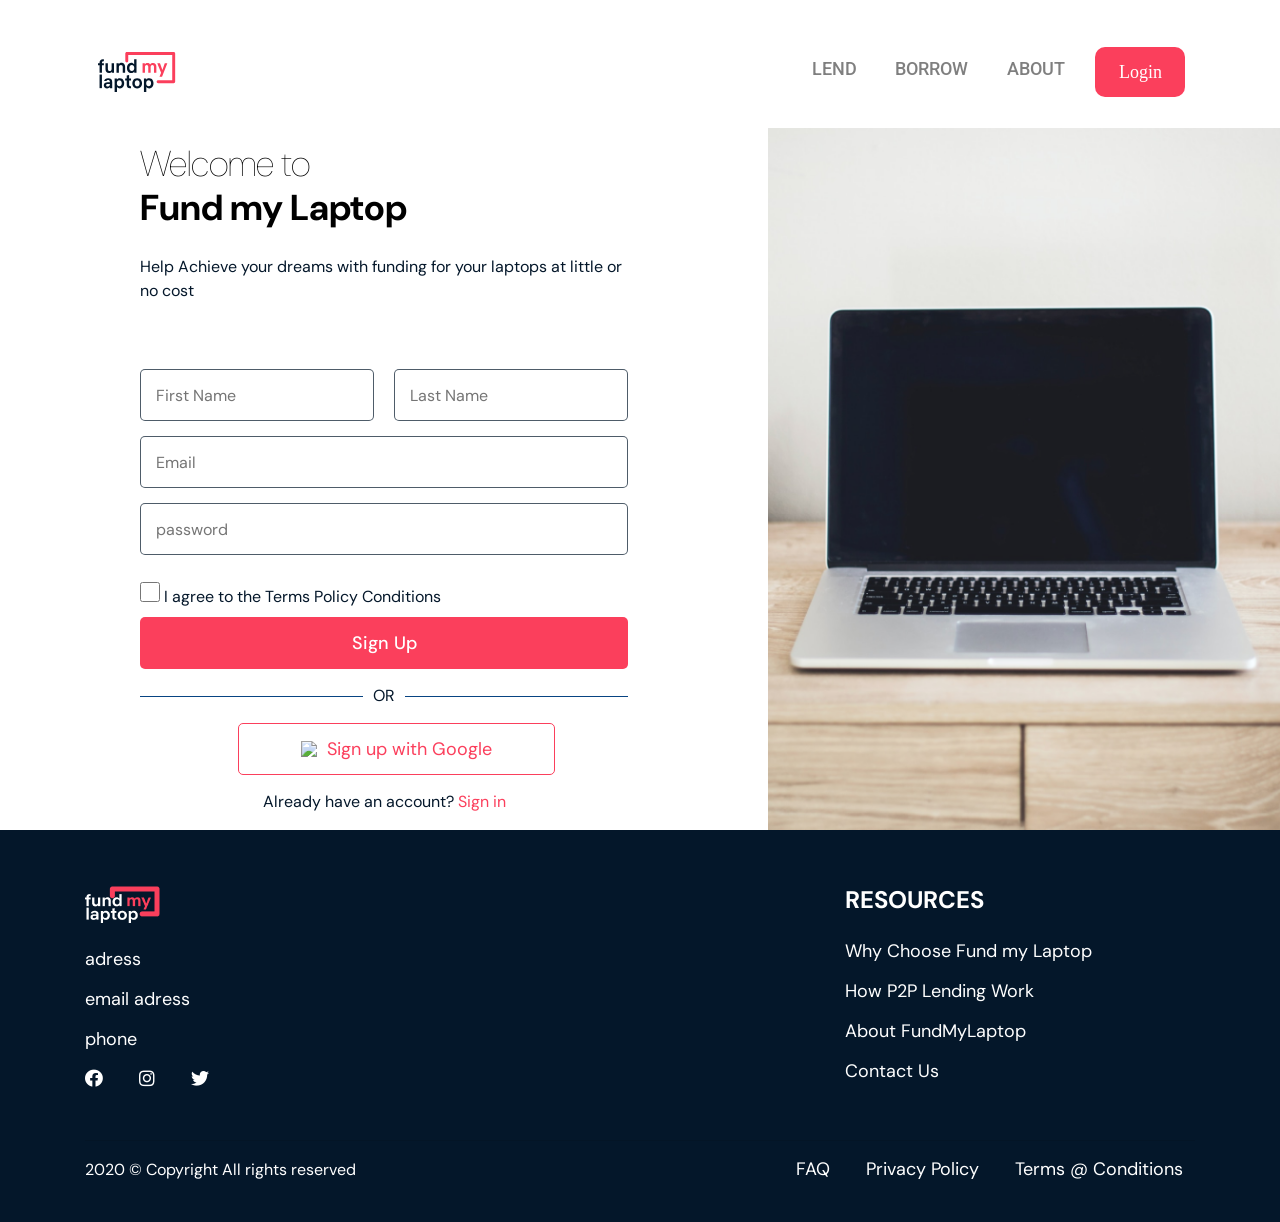
==== commit a6a963a2: "fixes" ====
--- a/index.html
+++ b/index.html
@@ -38,28 +38,29 @@
                 <path d="M39.1788 36.434C40.1156 36.434 40.9588 36.2276 41.6896 35.7771C42.4204 35.3454 43.0013 34.7447 43.4135 33.9563C43.8257 33.1867 44.0318 32.3045 44.0318 31.2909C44.0318 30.2773 43.8257 29.3951 43.4135 28.6255C43.0013 27.8559 42.4204 27.2553 41.6896 26.8236C40.9588 26.3918 40.1156 26.1666 39.1788 26.1666C38.2231 26.1666 37.3799 26.3918 36.6492 26.8236C35.9184 27.2553 35.3563 27.8559 34.944 28.6255C34.5318 29.3951 34.3257 30.2773 34.3257 31.2909C34.3257 32.3045 34.5318 33.1867 34.944 33.9563C35.3563 34.7447 35.9184 35.3454 36.6492 35.7771C37.3799 36.2276 38.2231 36.434 39.1788 36.434ZM39.1788 34.313C38.448 34.313 37.8671 34.0502 37.4174 33.4871C36.9677 32.9427 36.7429 32.2107 36.7429 31.2909C36.7429 30.3712 36.9677 29.6391 37.4174 29.0948C37.8671 28.5692 38.448 28.2877 39.1788 28.2877C39.8908 28.2877 40.4904 28.5692 40.9401 29.0948C41.3898 29.6391 41.6147 30.3712 41.6147 31.2909C41.6147 32.2107 41.3898 32.9427 40.9401 33.4871C40.4904 34.0502 39.8908 34.313 39.1788 34.313Z" fill="#04172A"/>
                 <path d="M45.9404 40.0004H48.3014V34.9699C48.6387 35.4392 49.0509 35.7958 49.5381 36.0586C50.0253 36.3214 50.5687 36.434 51.2057 36.434C52.0302 36.434 52.7797 36.2276 53.4168 35.7958C54.0539 35.3641 54.5598 34.7635 54.9346 33.9751C55.3093 33.2055 55.4967 32.3233 55.4967 31.3097C55.4967 30.2961 55.3093 29.4139 54.9346 28.6443C54.5598 27.8747 54.0539 27.274 53.4168 26.8236C52.7797 26.3918 52.0302 26.1666 51.2057 26.1666C50.5312 26.1666 49.9503 26.3168 49.4631 26.5795C48.9572 26.8611 48.545 27.2365 48.2264 27.7245V26.4482H45.9404V40.0004ZM50.6436 34.313C49.9128 34.313 49.3132 34.0502 48.8635 33.5058C48.4138 32.9615 48.189 32.2295 48.189 31.3097C48.189 30.4087 48.4138 29.6767 48.8635 29.1136C49.3132 28.5692 49.9128 28.2877 50.6436 28.2877C51.3556 28.2877 51.9365 28.5692 52.3862 29.1136C52.8359 29.6579 53.0795 30.3899 53.0795 31.3097C53.0795 32.2295 52.8359 32.9615 52.3862 33.5058C51.9365 34.0502 51.3556 34.313 50.6436 34.313Z" fill="#04172A"/>
             </svg>
-                
-                <button class="navbar-toggler" type="button" data-toggle="collapse" data-target="#navbarTogglerDemo02" aria-controls="navbarTogglerDemo02" aria-expanded="false" aria-label="Toggle navigation">
-                <span class="navbar-toggler-icon"></span>
-                </button>
             <!-- Navigation List -->
-            <div class="collapse navbar-collapse custom-nav" id="navbarTogglerDemo02">
-     			          <ul class="navbar-nav mL-auto mt-2 mt-lg-0 ml-auto">
-			            <li class="nav-item mr-lg-3">
-                  <li class="nav-item mr-lg-3">
-                     <a class="nav-link" id="nav-link" href="#features">LEND</a>
-                  </li>
-
-                  <li class="nav-item mr-lg-3">
-                     <a class="nav-link" id="nav-link" href="#features">BORROW</a>
-                  </li>
-                  <li class="nav-item mr-lg-3" >
-                        <a class="nav-link"id="nav-link" href="#Services">ABOUT </a>
-                        
-                  </li>
-			            <button type="button" class="btn btn-md btn-outline-danger" id="Login">Login</button>
-			          </ul>
-            </div>
+              <div class="menu-btn">
+       			 <div class="menu-btn__burger"></div>
+		      </div>
+		      <div class="navbar-collapse navv" id="navbarResponsive">
+		        <ul class="navbar-nav ml-auto" id="ham">
+		          <li class="nav-item">
+		            <a class="nav-link" href="#home">LEND</a>
+		          </li>
+
+		          <li class="nav-item">
+		            <a class="nav-link" href="#course">BORROW</a>
+		          </li>
+
+		          <li class="nav-item">
+		            <a class="nav-link" href="#features">ABOUT</a>
+		          </li>
+
+		          <li class="nav-item">
+		            <button type="button" class="btn btn-danger nav-btn">Login</button>
+		          </li>
+		        </ul>
+		      </div>
            </div>
         </nav>
 	    </div>
@@ -183,6 +184,24 @@
 
 </footer>
 <!-- Footer -->
+
+<script>
+	const menuBtn = document.querySelector(".menu-btn");
+const navUL = document.getElementById("ham");
+let menuOpen = false;
+menuBtn.addEventListener("click", () => {
+  if (!menuOpen) {
+    menuBtn.classList.add("open");
+    menuOpen = true;
+    navUL.classList.toggle("show");
+  } else {
+    menuBtn.classList.remove("open");
+    menuOpen = false;
+    navUL.classList.toggle("show");
+  }
+});
+
+</script>
 </body>
 </html>
 
